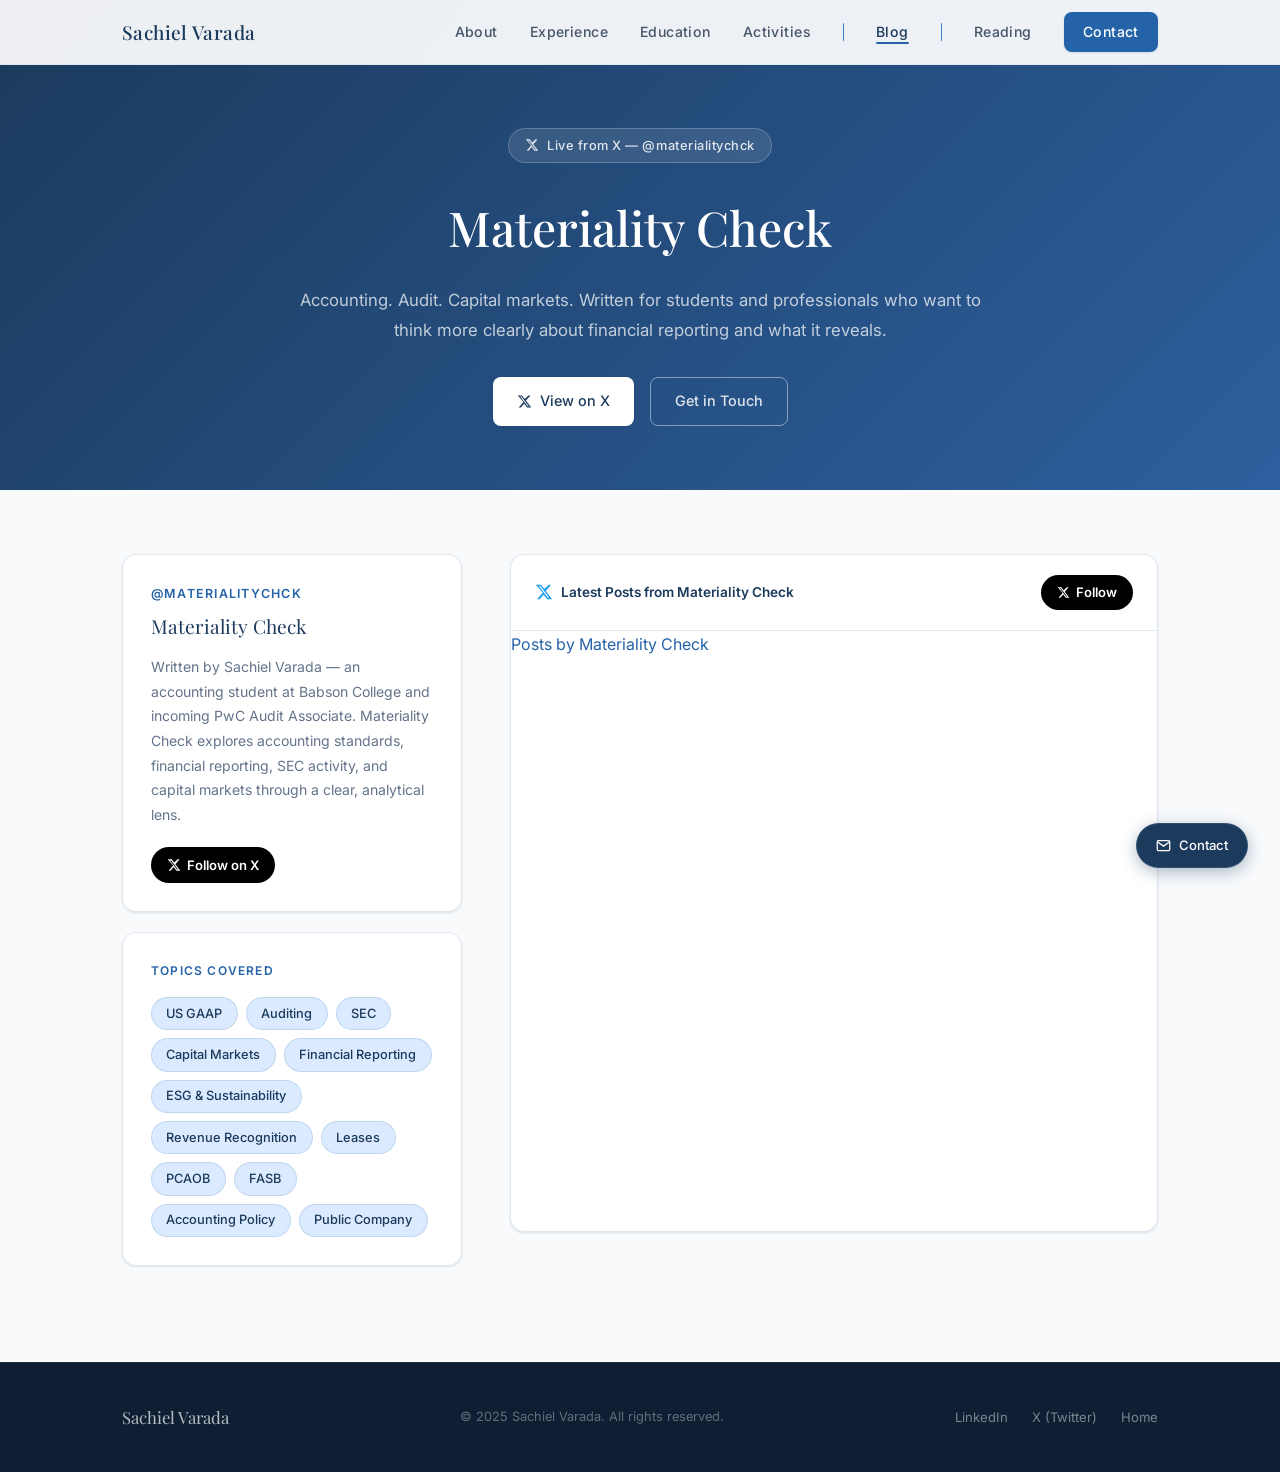
==== blog.html @ f8e49b03 "Work on Mini Project 1" ====
<!DOCTYPE html>
<html lang="en">
<head>
  <meta charset="UTF-8" />
  <meta name="viewport" content="width=device-width, initial-scale=1.0" />
  <title>Materiality Check | Sachiel Varada</title>
  <meta name="description" content="Materiality Check — Sachiel Varada's accounting and capital markets blog on X (Twitter). Read posts on GAAP, audit standards, SEC reporting, and more." />
  <link rel="stylesheet" href="styles.css" />
</head>
<body>

  <!-- ===================== NAVIGATION ===================== -->
  <nav class="navbar" id="navbar">
    <div class="nav-inner">
      <a class="nav-brand" href="index.html">Sachiel Varada</a>
      <ul class="nav-links" id="nav-links">
        <li><a href="index.html#about">About</a></li>
        <li><a href="index.html#experience">Experience</a></li>
        <li><a href="index.html#education">Education</a></li>
        <li><a href="index.html#activities">Activities</a></li>
        <li class="nav-divider" aria-hidden="true"></li>
        <li><a href="blog.html" class="active">Blog</a></li>
        <li class="nav-divider" aria-hidden="true"></li>
        <li><a href="reading.html">Reading</a></li>
        <li>
          <a href="index.html#contact" class="btn btn-primary nav-contact-btn">Contact</a>
        </li>
      </ul>
      <button class="nav-toggle" id="nav-toggle" aria-label="Toggle menu">
        <span></span>
        <span></span>
        <span></span>
      </button>
    </div>
  </nav>

  <!-- ===================== BLOG HERO ===================== -->
  <section class="blog-hero">
    <div class="blog-hero-inner">
      <div class="blog-hero-badge">
        <svg width="14" height="14" viewBox="0 0 24 24" fill="currentColor"><path d="M18.244 2.25h3.308l-7.227 8.26 8.502 11.24H16.17l-4.714-6.231-5.401 6.231H2.744l7.73-8.835L1.254 2.25H8.08l4.253 5.622zm-1.161 17.52h1.833L7.084 4.126H5.117z"/></svg>
        Live from X &mdash; @materialitychck
      </div>
      <h1 class="blog-hero-title">Materiality Check</h1>
      <p class="blog-hero-desc">
        Accounting. Audit. Capital markets. Written for students and professionals who want to think more clearly about financial reporting and what it reveals.
      </p>
      <div class="blog-hero-actions">
        <a href="https://x.com/materialitychck" target="_blank" rel="noopener" class="btn btn-primary">
          <svg width="15" height="15" viewBox="0 0 24 24" fill="currentColor"><path d="M18.244 2.25h3.308l-7.227 8.26 8.502 11.24H16.17l-4.714-6.231-5.401 6.231H2.744l7.73-8.835L1.254 2.25H8.08l4.253 5.622zm-1.161 17.52h1.833L7.084 4.126H5.117z"/></svg>
          View on X
        </a>
        <a href="index.html#contact" class="btn btn-outline">Get in Touch</a>
      </div>
    </div>
  </section>

  <!-- ===================== BLOG FEED ===================== -->
  <section class="blog-feed">
    <div class="blog-feed-inner">

      <!-- Sidebar -->
      <aside class="blog-sidebar">

        <div class="blog-about-card">
          <div class="blog-about-handle">@materialitychck</div>
          <div class="blog-about-name">Materiality Check</div>
          <p class="blog-about-desc">
            Written by Sachiel Varada &mdash; an accounting student at Babson College and incoming PwC Audit Associate. Materiality Check explores accounting standards, financial reporting, SEC activity, and capital markets through a clear, analytical lens.
          </p>
          <a href="https://x.com/materialitychck" target="_blank" rel="noopener" class="twitter-follow-btn">
            <svg width="14" height="14" viewBox="0 0 24 24" fill="currentColor"><path d="M18.244 2.25h3.308l-7.227 8.26 8.502 11.24H16.17l-4.714-6.231-5.401 6.231H2.744l7.73-8.835L1.254 2.25H8.08l4.253 5.622zm-1.161 17.52h1.833L7.084 4.126H5.117z"/></svg>
            Follow on X
          </a>
        </div>

        <div class="blog-topics">
          <div class="blog-topics-title">Topics Covered</div>
          <div class="topic-tags">
            <span class="tag">US GAAP</span>
            <span class="tag">Auditing</span>
            <span class="tag">SEC</span>
            <span class="tag">Capital Markets</span>
            <span class="tag">Financial Reporting</span>
            <span class="tag">ESG &amp; Sustainability</span>
            <span class="tag">Revenue Recognition</span>
            <span class="tag">Leases</span>
            <span class="tag">PCAOB</span>
            <span class="tag">FASB</span>
            <span class="tag">Accounting Policy</span>
            <span class="tag">Public Company</span>
          </div>
        </div>

      </aside>

      <!-- Twitter Timeline Embed -->
      <main>
        <div class="twitter-feed-container">
          <div class="twitter-feed-header">
            <div class="twitter-feed-title">
              <svg width="18" height="18" viewBox="0 0 24 24" fill="currentColor"><path d="M18.244 2.25h3.308l-7.227 8.26 8.502 11.24H16.17l-4.714-6.231-5.401 6.231H2.744l7.73-8.835L1.254 2.25H8.08l4.253 5.622zm-1.161 17.52h1.833L7.084 4.126H5.117z"/></svg>
              Latest Posts from Materiality Check
            </div>
            <a href="https://x.com/materialitychck" target="_blank" rel="noopener" class="twitter-follow-btn">
              <svg width="13" height="13" viewBox="0 0 24 24" fill="currentColor"><path d="M18.244 2.25h3.308l-7.227 8.26 8.502 11.24H16.17l-4.714-6.231-5.401 6.231H2.744l7.73-8.835L1.254 2.25H8.08l4.253 5.622zm-1.161 17.52h1.833L7.084 4.126H5.117z"/></svg>
              Follow
            </a>
          </div>

          <div class="twitter-embed-wrapper">
            <a class="twitter-timeline"
               data-lang="en"
               data-height="900"
               data-theme="light"
               data-chrome="noheader nofooter noborders"
               data-tweet-limit=""
               href="https://twitter.com/materialitychck">
              Posts by Materiality Check
            </a>
          </div>
        </div>
      </main>

    </div>
  </section>

  <!-- ===================== FOOTER ===================== -->
  <footer class="footer">
    <div class="footer-inner">
      <div class="footer-brand">Sachiel Varada</div>
      <div class="footer-copy">&copy; 2025 Sachiel Varada. All rights reserved.</div>
      <div class="footer-links">
        <a href="https://www.linkedin.com/in/sachielvarada/" target="_blank" rel="noopener">LinkedIn</a>
        <a href="https://x.com/materialitychck" target="_blank" rel="noopener">X (Twitter)</a>
        <a href="index.html">Home</a>
      </div>
    </div>
  </footer>

  <!-- ===================== FLOATING CONTACT ===================== -->
  <a href="index.html#contact" class="float-contact">
    <svg viewBox="0 0 24 24" fill="none" stroke="currentColor" stroke-width="2"><path d="M4 4h16c1.1 0 2 .9 2 2v12c0 1.1-.9 2-2 2H4c-1.1 0-2-.9-2-2V6c0-1.1.9-2 2-2z"/><polyline points="22,6 12,13 2,6"/></svg>
    <span class="float-contact-label">Contact</span>
  </a>

  <!-- Mobile nav backdrop -->
  <div class="nav-backdrop" id="nav-backdrop"></div>

  <!-- ===================== SCRIPTS ===================== -->
  <!-- Twitter Widgets — loads the embedded timeline -->
  <script async src="https://platform.twitter.com/widgets.js" charset="utf-8"></script>

  <script>
    // Navbar scroll effect
    const navbar = document.getElementById('navbar');
    window.addEventListener('scroll', () => {
      navbar.classList.toggle('scrolled', window.scrollY > 20);
    });

    // Mobile nav toggle with burger animation
    const navToggle = document.getElementById('nav-toggle');
    const navLinks = document.getElementById('nav-links');
    const backdrop = document.getElementById('nav-backdrop');

    function openMenu() {
      navLinks.classList.add('open');
      navToggle.classList.add('open');
      backdrop.classList.add('open');
      document.body.style.overflow = 'hidden';
    }

    function closeMenu() {
      navLinks.classList.remove('open');
      navToggle.classList.remove('open');
      backdrop.classList.remove('open');
      document.body.style.overflow = '';
    }

    navToggle.addEventListener('click', () => {
      navLinks.classList.contains('open') ? closeMenu() : openMenu();
    });

    backdrop.addEventListener('click', closeMenu);

    navLinks.querySelectorAll('a').forEach(link => {
      link.addEventListener('click', closeMenu);
    });

    document.addEventListener('keydown', (e) => {
      if (e.key === 'Escape') closeMenu();
    });
  </script>

</body>
</html>
---- styles.css ----
/* =========================================
   Sachiel Varada — Personal Website Styles
   Theme: Professional Modern Blue/White
   ========================================= */

/* --- Google Fonts --- */
@import url('https://fonts.googleapis.com/css2?family=Inter:wght@300;400;500;600;700&family=Playfair+Display:wght@400;500;600&display=swap');

/* --- CSS Variables --- */
:root {
  --navy:       #1b3a5c;
  --blue:       #2563a8;
  --blue-light: #3b82c4;
  --blue-pale:  #dbeafe;
  --blue-tint:  #f0f6ff;
  --white:      #ffffff;
  --off-white:  #f8fafc;
  --gray-100:   #f1f5f9;
  --gray-200:   #e2e8f0;
  --gray-400:   #94a3b8;
  --gray-600:   #475569;
  --gray-800:   #1e293b;
  --text:       #1e293b;
  --text-muted: #64748b;

  --font-sans:  'Inter', -apple-system, BlinkMacSystemFont, sans-serif;
  --font-serif: 'Playfair Display', Georgia, serif;

  --shadow-sm:  0 1px 3px rgba(27, 58, 92, 0.08), 0 1px 2px rgba(27, 58, 92, 0.05);
  --shadow-md:  0 4px 12px rgba(27, 58, 92, 0.10), 0 2px 4px rgba(27, 58, 92, 0.06);
  --shadow-lg:  0 10px 28px rgba(27, 58, 92, 0.12), 0 4px 8px rgba(27, 58, 92, 0.08);

  --radius:     8px;
  --radius-lg:  14px;
  --transition: 0.22s ease;
  --max-width:  1100px;
}

/* --- Reset & Base --- */
*, *::before, *::after {
  box-sizing: border-box;
  margin: 0;
  padding: 0;
}

html {
  scroll-behavior: smooth;
  font-size: 16px;
}

body {
  font-family: var(--font-sans);
  color: var(--text);
  background: var(--white);
  line-height: 1.7;
  -webkit-font-smoothing: antialiased;
}

img {
  max-width: 100%;
  display: block;
}

a {
  color: var(--blue);
  text-decoration: none;
  transition: color var(--transition);
}

a:hover {
  color: var(--navy);
}

/* --- Utility --- */
.container {
  max-width: var(--max-width);
  margin: 0 auto;
  padding: 0 2rem;
}

.section-label {
  font-size: 0.75rem;
  font-weight: 600;
  letter-spacing: 0.12em;
  text-transform: uppercase;
  color: var(--blue);
  margin-bottom: 0.5rem;
}

.section-title {
  font-family: var(--font-serif);
  font-size: clamp(1.75rem, 3vw, 2.4rem);
  font-weight: 500;
  color: var(--navy);
  line-height: 1.25;
  margin-bottom: 1rem;
}

.section-divider {
  width: 48px;
  height: 3px;
  background: var(--blue);
  border-radius: 2px;
  margin-bottom: 2rem;
}

/* --- Buttons --- */
.btn {
  display: inline-flex;
  align-items: center;
  gap: 0.5rem;
  padding: 0.7rem 1.5rem;
  border-radius: var(--radius);
  font-family: var(--font-sans);
  font-size: 0.9rem;
  font-weight: 500;
  cursor: pointer;
  border: none;
  transition: all var(--transition);
  text-decoration: none;
}

.btn-primary {
  background: var(--blue);
  color: var(--white);
  box-shadow: var(--shadow-sm);
}

.btn-primary:hover {
  background: var(--navy);
  color: var(--white);
  transform: translateY(-1px);
  box-shadow: var(--shadow-md);
}

.btn-outline {
  background: transparent;
  color: var(--blue);
  border: 1.5px solid var(--blue);
}

.btn-outline:hover {
  background: var(--blue-pale);
  color: var(--navy);
  border-color: var(--navy);
}

/* =========================================
   NAVIGATION
   ========================================= */
.navbar {
  position: fixed;
  top: 0;
  left: 0;
  right: 0;
  z-index: 1000;
  background: rgba(255, 255, 255, 0.92);
  backdrop-filter: blur(12px);
  -webkit-backdrop-filter: blur(12px);
  border-bottom: 1px solid var(--gray-200);
  transition: box-shadow var(--transition);
}

.navbar.scrolled {
  box-shadow: var(--shadow-sm);
}

.nav-inner {
  max-width: var(--max-width);
  margin: 0 auto;
  padding: 0 2rem;
  height: 64px;
  display: flex;
  align-items: center;
  justify-content: space-between;
}

.nav-brand {
  font-family: var(--font-serif);
  font-size: 1.2rem;
  font-weight: 500;
  color: var(--navy);
  letter-spacing: 0.02em;
}

.nav-brand:hover {
  color: var(--blue);
}

.nav-links {
  display: flex;
  align-items: center;
  gap: 2rem;
  list-style: none;
}

.nav-links a {
  font-size: 0.88rem;
  font-weight: 500;
  color: var(--gray-600);
  letter-spacing: 0.03em;
  transition: color var(--transition);
  position: relative;
}

.nav-links a::after {
  content: '';
  position: absolute;
  bottom: -4px;
  left: 0;
  right: 0;
  height: 2px;
  background: var(--blue);
  transform: scaleX(0);
  transition: transform var(--transition);
  border-radius: 1px;
}

.nav-links a:hover,
.nav-links a.active {
  color: var(--navy);
}

.nav-links a:hover::after,
.nav-links a.active::after {
  transform: scaleX(1);
}

.nav-contact-btn {
  padding: 0.5rem 1.2rem;
  font-size: 0.85rem;
}

.nav-links a.nav-contact-btn,
.nav-links a.nav-contact-btn:hover {
  color: var(--white);
}

/* Nav divider — vertical rule between section links and page links */
.nav-divider {
  width: 1px;
  height: 18px;
  background: var(--blue-light);
  border-radius: 1px;
  flex-shrink: 0;
  align-self: center;
}

/* Mobile menu toggle */
.nav-toggle {
  display: none;
  flex-direction: column;
  gap: 5px;
  background: none;
  border: none;
  cursor: pointer;
  padding: 4px;
}

.nav-toggle span {
  display: block;
  width: 22px;
  height: 2px;
  background: var(--navy);
  border-radius: 1px;
  transition: all var(--transition);
}

/* =========================================
   HERO SECTION
   ========================================= */
.hero {
  min-height: 100vh;
  display: flex;
  align-items: center;
  background: linear-gradient(135deg, var(--navy) 0%, #2d5f9e 60%, var(--blue-light) 100%);
  position: relative;
  overflow: hidden;
  padding-top: 64px;
}

.hero::before {
  content: '';
  position: absolute;
  inset: 0;
  background: url("data:image/svg+xml,%3Csvg width='60' height='60' viewBox='0 0 60 60' xmlns='http://www.w3.org/2000/svg'%3E%3Cg fill='none' fill-rule='evenodd'%3E%3Cg fill='%23ffffff' fill-opacity='0.03'%3E%3Cpath d='M36 34v-4h-2v4h-4v2h4v4h2v-4h4v-2h-4zm0-30V0h-2v4h-4v2h4v4h2V6h4V4h-4zM6 34v-4H4v4H0v2h4v4h2v-4h4v-2H6zM6 4V0H4v4H0v2h4v4h2V6h4V4H6z'/%3E%3C/g%3E%3C/g%3E%3C/svg%3E");
}

.hero-inner {
  max-width: var(--max-width);
  margin: 0 auto;
  padding: 5rem 2rem;
  display: grid;
  grid-template-columns: 1fr 340px;
  gap: 5rem;
  align-items: center;
  position: relative;
  z-index: 1;
  width: 100%;
}

.hero-content {
  color: var(--white);
}

.hero-eyebrow {
  display: inline-flex;
  align-items: center;
  gap: 0.5rem;
  background: rgba(255, 255, 255, 0.12);
  border: 1px solid rgba(255, 255, 255, 0.2);
  border-radius: 100px;
  padding: 0.35rem 1rem;
  font-size: 0.8rem;
  font-weight: 500;
  letter-spacing: 0.06em;
  text-transform: uppercase;
  color: rgba(255, 255, 255, 0.9);
  margin-bottom: 1.5rem;
}

.hero-eyebrow-dot {
  width: 6px;
  height: 6px;
  background: #7dd3fc;
  border-radius: 50%;
}

.hero-name {
  font-family: var(--font-serif);
  font-size: clamp(2.8rem, 6vw, 4.5rem);
  font-weight: 500;
  line-height: 1.1;
  color: var(--white);
  margin-bottom: 0.5rem;
}

.hero-title {
  font-size: clamp(1rem, 2vw, 1.25rem);
  font-weight: 400;
  color: rgba(255, 255, 255, 0.75);
  margin-bottom: 1.5rem;
  letter-spacing: 0.01em;
}

.hero-bio {
  font-size: 1.05rem;
  color: rgba(255, 255, 255, 0.82);
  line-height: 1.8;
  max-width: 520px;
  margin-bottom: 2.5rem;
}

.hero-actions {
  display: flex;
  gap: 1rem;
  flex-wrap: wrap;
}

.hero-actions .btn-primary {
  background: var(--white);
  color: var(--navy);
  box-shadow: 0 4px 14px rgba(0, 0, 0, 0.2);
}

.hero-actions .btn-primary:hover {
  background: var(--blue-pale);
  color: var(--navy);
  transform: translateY(-2px);
  box-shadow: 0 6px 20px rgba(0, 0, 0, 0.25);
}

.hero-actions .btn-outline {
  border-color: rgba(255, 255, 255, 0.5);
  color: rgba(255, 255, 255, 0.9);
}

.hero-actions .btn-outline:hover {
  background: rgba(255, 255, 255, 0.12);
  color: var(--white);
  border-color: var(--white);
}

/* Hero photo */
.hero-photo-wrap {
  display: flex;
  justify-content: center;
}

.hero-photo-frame {
  position: relative;
  width: 300px;
  height: 340px;
}

.hero-photo-frame::before {
  content: '';
  position: absolute;
  top: 16px;
  left: 16px;
  right: -16px;
  bottom: -16px;
  border: 2px solid rgba(255, 255, 255, 0.25);
  border-radius: var(--radius-lg);
}

.hero-photo {
  width: 100%;
  height: 100%;
  object-fit: cover;
  border-radius: var(--radius-lg);
  position: relative;
  z-index: 1;
}

.hero-photo-placeholder {
  width: 100%;
  height: 100%;
  border-radius: var(--radius-lg);
  background: rgba(255, 255, 255, 0.12);
  border: 2px dashed rgba(255, 255, 255, 0.3);
  display: flex;
  flex-direction: column;
  align-items: center;
  justify-content: center;
  gap: 0.75rem;
  color: rgba(255, 255, 255, 0.6);
  font-size: 0.85rem;
  position: relative;
  z-index: 1;
}

.hero-photo-placeholder svg {
  opacity: 0.5;
}

/* Hero scroll indicator */
.hero-scroll {
  position: absolute;
  bottom: 2rem;
  left: 50%;
  transform: translateX(-50%);
  display: flex;
  flex-direction: column;
  align-items: center;
  gap: 0.5rem;
  color: rgba(255, 255, 255, 0.5);
  font-size: 0.75rem;
  letter-spacing: 0.08em;
  text-transform: uppercase;
  animation: scrollBounce 2s ease-in-out infinite;
}

.hero-scroll svg {
  opacity: 0.5;
}

@keyframes scrollBounce {
  0%, 100% { transform: translateX(-50%) translateY(0); }
  50% { transform: translateX(-50%) translateY(6px); }
}

/* =========================================
   STATS / HIGHLIGHTS BAR
   ========================================= */
.stats-bar {
  background: var(--white);
  border-bottom: 1px solid var(--gray-200);
  padding: 2rem 0;
}

.stats-inner {
  max-width: var(--max-width);
  margin: 0 auto;
  padding: 0 2rem;
  display: grid;
  grid-template-columns: repeat(4, 1fr);
  gap: 1rem;
  text-align: center;
}

.stat-item {
  padding: 1rem;
}

.stat-value {
  font-family: var(--font-serif);
  font-size: 2rem;
  font-weight: 500;
  color: var(--navy);
  line-height: 1;
  margin-bottom: 0.4rem;
}

.stat-label {
  font-size: 0.8rem;
  color: var(--text-muted);
  font-weight: 500;
  letter-spacing: 0.04em;
}

/* =========================================
   ABOUT SECTION
   ========================================= */
.about {
  padding: 6rem 0;
  background: var(--off-white);
}

.about-inner {
  max-width: var(--max-width);
  margin: 0 auto;
  padding: 0 2rem;
  display: grid;
  grid-template-columns: 1fr 1fr;
  gap: 5rem;
  align-items: start;
}

.about-text p {
  color: var(--text-muted);
  margin-bottom: 1.25rem;
  font-size: 1.02rem;
  line-height: 1.85;
}

.about-text p:last-child {
  margin-bottom: 0;
}

.about-interests {
  margin-top: 2rem;
}

.interest-tags {
  display: flex;
  flex-wrap: wrap;
  gap: 0.5rem;
  margin-top: 0.75rem;
}

.tag {
  display: inline-block;
  padding: 0.3rem 0.9rem;
  background: var(--blue-pale);
  color: var(--navy);
  border-radius: 100px;
  font-size: 0.8rem;
  font-weight: 500;
  border: 1px solid rgba(37, 99, 168, 0.15);
}

.about-aside {
  display: flex;
  flex-direction: column;
  gap: 1.25rem;
}

.info-card {
  background: var(--white);
  border: 1px solid var(--gray-200);
  border-radius: var(--radius-lg);
  padding: 1.5rem;
  box-shadow: var(--shadow-sm);
  transition: box-shadow var(--transition);
}

.info-card:hover {
  box-shadow: var(--shadow-md);
}

.info-card-title {
  font-size: 0.75rem;
  font-weight: 600;
  letter-spacing: 0.1em;
  text-transform: uppercase;
  color: var(--blue);
  margin-bottom: 0.75rem;
}

.info-card-item {
  display: flex;
  align-items: center;
  gap: 0.75rem;
  padding: 0.5rem 0;
  border-bottom: 1px solid var(--gray-100);
  color: var(--text);
  font-size: 0.9rem;
}

.info-card-item:last-child {
  border-bottom: none;
}

.info-card-item svg {
  color: var(--blue);
  flex-shrink: 0;
}

/* =========================================
   EXPERIENCE SECTION
   ========================================= */
.experience {
  padding: 6rem 0;
  background: var(--white);
}

.experience-inner {
  max-width: var(--max-width);
  margin: 0 auto;
  padding: 0 2rem;
}

.experience-header {
  max-width: 600px;
  margin-bottom: 3.5rem;
}

.timeline {
  position: relative;
  padding-left: 2rem;
}

.timeline::before {
  content: '';
  position: absolute;
  left: 0;
  top: 8px;
  bottom: 8px;
  width: 2px;
  background: linear-gradient(to bottom, var(--blue), var(--blue-pale));
  border-radius: 1px;
}

.timeline-item {
  position: relative;
  padding-bottom: 3rem;
}

.timeline-item:last-child {
  padding-bottom: 0;
}

.timeline-dot {
  position: absolute;
  left: -2.5rem;
  top: 6px;
  width: 12px;
  height: 12px;
  border-radius: 50%;
  background: var(--blue);
  border: 3px solid var(--white);
  box-shadow: 0 0 0 2px var(--blue);
}

.timeline-card {
  background: var(--off-white);
  border: 1px solid var(--gray-200);
  border-radius: var(--radius-lg);
  padding: 1.75rem;
  transition: all var(--transition);
}

.timeline-card:hover {
  border-color: var(--blue-light);
  box-shadow: var(--shadow-md);
  transform: translateX(4px);
}

.timeline-meta {
  display: flex;
  justify-content: space-between;
  align-items: flex-start;
  flex-wrap: wrap;
  gap: 0.5rem;
  margin-bottom: 0.5rem;
}

.timeline-company {
  font-size: 0.78rem;
  font-weight: 600;
  letter-spacing: 0.08em;
  text-transform: uppercase;
  color: var(--blue);
}

.timeline-date {
  font-size: 0.8rem;
  color: var(--text-muted);
  font-weight: 500;
}

.timeline-role {
  font-size: 1.1rem;
  font-weight: 600;
  color: var(--navy);
  margin-bottom: 0.75rem;
}

.timeline-location {
  font-size: 0.82rem;
  color: var(--text-muted);
  margin-bottom: 1rem;
  display: flex;
  align-items: center;
  gap: 0.3rem;
}

.timeline-bullets {
  list-style: none;
  display: flex;
  flex-direction: column;
  gap: 0.5rem;
}

.timeline-bullets li {
  font-size: 0.9rem;
  color: var(--text-muted);
  padding-left: 1.25rem;
  position: relative;
  line-height: 1.6;
}

.timeline-bullets li::before {
  content: '';
  position: absolute;
  left: 0;
  top: 0.55em;
  width: 5px;
  height: 5px;
  border-radius: 50%;
  background: var(--blue);
}

/* =========================================
   EDUCATION SECTION
   ========================================= */
.education {
  padding: 6rem 0;
  background: var(--blue-tint);
}

.education-inner {
  max-width: var(--max-width);
  margin: 0 auto;
  padding: 0 2rem;
}

.education-grid {
  display: grid;
  grid-template-columns: repeat(auto-fit, minmax(300px, 1fr));
  gap: 1.5rem;
}

.edu-card {
  background: var(--white);
  border: 1px solid var(--gray-200);
  border-radius: var(--radius-lg);
  padding: 2rem;
  box-shadow: var(--shadow-sm);
  transition: all var(--transition);
  border-top: 4px solid var(--blue);
}

.edu-card:hover {
  box-shadow: var(--shadow-md);
  transform: translateY(-3px);
}

.edu-school {
  font-size: 0.75rem;
  font-weight: 600;
  letter-spacing: 0.1em;
  text-transform: uppercase;
  color: var(--blue);
  margin-bottom: 0.4rem;
}

.edu-degree {
  font-family: var(--font-serif);
  font-size: 1.2rem;
  font-weight: 500;
  color: var(--navy);
  margin-bottom: 0.25rem;
}

.edu-major {
  font-size: 0.9rem;
  color: var(--text-muted);
  margin-bottom: 1rem;
}

.edu-detail {
  font-size: 0.85rem;
  color: var(--text-muted);
  display: flex;
  align-items: center;
  gap: 0.4rem;
  margin-bottom: 0.4rem;
}

.edu-detail svg {
  color: var(--blue);
  flex-shrink: 0;
}

.edu-highlights {
  margin-top: 1rem;
  padding-top: 1rem;
  border-top: 1px solid var(--gray-200);
}

.edu-highlights-title {
  font-size: 0.75rem;
  font-weight: 600;
  letter-spacing: 0.08em;
  text-transform: uppercase;
  color: var(--gray-400);
  margin-bottom: 0.6rem;
}

.edu-highlights ul {
  list-style: none;
  display: flex;
  flex-direction: column;
  gap: 0.3rem;
}

.edu-highlights li {
  font-size: 0.84rem;
  color: var(--text-muted);
  padding-left: 1rem;
  position: relative;
}

.edu-highlights li::before {
  content: '';
  position: absolute;
  left: 0;
  top: 0.5em;
  width: 4px;
  height: 4px;
  border-radius: 50%;
  background: var(--blue);
}

/* =========================================
   SKILLS SECTION
   ========================================= */
.skills {
  padding: 6rem 0;
  background: var(--white);
}

.skills-inner {
  max-width: var(--max-width);
  margin: 0 auto;
  padding: 0 2rem;
}

.skills-grid {
  display: grid;
  grid-template-columns: repeat(auto-fit, minmax(250px, 1fr));
  gap: 1.5rem;
  margin-top: 3rem;
}

.skill-category {
  background: var(--off-white);
  border: 1px solid var(--gray-200);
  border-radius: var(--radius-lg);
  padding: 1.75rem;
  transition: all var(--transition);
}

.skill-category:hover {
  box-shadow: var(--shadow-md);
}

.skill-cat-icon {
  width: 44px;
  height: 44px;
  border-radius: var(--radius);
  background: var(--blue-pale);
  display: flex;
  align-items: center;
  justify-content: center;
  margin-bottom: 1rem;
  color: var(--blue);
}

.skill-cat-title {
  font-size: 0.85rem;
  font-weight: 600;
  color: var(--navy);
  margin-bottom: 1rem;
  text-transform: uppercase;
  letter-spacing: 0.06em;
}

.skill-list {
  display: flex;
  flex-direction: column;
  gap: 0.4rem;
}

.skill-item {
  font-size: 0.88rem;
  color: var(--text-muted);
  padding: 0.3rem 0;
  border-bottom: 1px solid var(--gray-200);
  display: flex;
  align-items: center;
  gap: 0.5rem;
}

.skill-item:last-child {
  border-bottom: none;
}

.skill-item::before {
  content: '';
  width: 4px;
  height: 4px;
  border-radius: 50%;
  background: var(--blue);
  flex-shrink: 0;
}

/* =========================================
   LEADERSHIP / ACTIVITIES
   ========================================= */
.activities {
  padding: 6rem 0;
  background: var(--off-white);
}

.activities-inner {
  max-width: var(--max-width);
  margin: 0 auto;
  padding: 0 2rem;
}

.activities-grid {
  display: grid;
  grid-template-columns: repeat(auto-fit, minmax(300px, 1fr));
  gap: 1.5rem;
  margin-top: 3rem;
}

.activity-card {
  background: var(--white);
  border: 1px solid var(--gray-200);
  border-radius: var(--radius-lg);
  padding: 1.75rem;
  box-shadow: var(--shadow-sm);
  transition: all var(--transition);
}

.activity-card:hover {
  box-shadow: var(--shadow-md);
  border-color: var(--blue-light);
}

.activity-icon {
  width: 40px;
  height: 40px;
  border-radius: var(--radius);
  background: var(--blue-pale);
  display: flex;
  align-items: center;
  justify-content: center;
  margin-bottom: 1rem;
  color: var(--blue);
}

.activity-org {
  font-size: 0.72rem;
  font-weight: 600;
  letter-spacing: 0.1em;
  text-transform: uppercase;
  color: var(--blue);
  margin-bottom: 0.3rem;
}

.activity-role {
  font-size: 1rem;
  font-weight: 600;
  color: var(--navy);
  margin-bottom: 0.4rem;
}

.activity-date {
  font-size: 0.8rem;
  color: var(--text-muted);
  margin-bottom: 0.75rem;
}

.activity-desc {
  font-size: 0.88rem;
  color: var(--text-muted);
  line-height: 1.7;
}

/* =========================================
   CONTACT SECTION
   ========================================= */
.contact {
  padding: 6rem 0;
  background: var(--navy);
  position: relative;
  overflow: hidden;
}

.contact::before {
  content: '';
  position: absolute;
  top: -50%;
  right: -10%;
  width: 500px;
  height: 500px;
  background: radial-gradient(circle, rgba(59, 130, 196, 0.15) 0%, transparent 70%);
  pointer-events: none;
}

.contact-inner {
  max-width: var(--max-width);
  margin: 0 auto;
  padding: 0 2rem;
  display: grid;
  grid-template-columns: 1fr 1fr;
  gap: 5rem;
  align-items: start;
}

.contact-info .section-label {
  color: #7dd3fc;
}

.contact-info .section-title {
  color: var(--white);
}

.contact-info .section-divider {
  background: rgba(255, 255, 255, 0.3);
}

.contact-desc {
  color: rgba(255, 255, 255, 0.7);
  font-size: 1rem;
  line-height: 1.8;
  margin-bottom: 2rem;
}

.contact-links {
  display: flex;
  flex-direction: column;
  gap: 1rem;
}

.contact-link {
  display: flex;
  align-items: center;
  gap: 0.85rem;
  color: rgba(255, 255, 255, 0.85);
  font-size: 0.92rem;
  transition: all var(--transition);
  padding: 0.5rem 0;
}

.contact-link:hover {
  color: var(--white);
  transform: translateX(4px);
}

.contact-link svg {
  width: 18px;
  height: 18px;
  color: #7dd3fc;
  flex-shrink: 0;
}

/* Contact Form */
.contact-form {
  background: rgba(255, 255, 255, 0.06);
  border: 1px solid rgba(255, 255, 255, 0.12);
  border-radius: var(--radius-lg);
  padding: 2rem;
}

.form-group {
  margin-bottom: 1.25rem;
}

.form-group label {
  display: block;
  font-size: 0.82rem;
  font-weight: 500;
  color: rgba(255, 255, 255, 0.75);
  margin-bottom: 0.4rem;
  letter-spacing: 0.03em;
}

.form-group input,
.form-group textarea {
  width: 100%;
  padding: 0.75rem 1rem;
  background: rgba(255, 255, 255, 0.08);
  border: 1px solid rgba(255, 255, 255, 0.15);
  border-radius: var(--radius);
  color: var(--white);
  font-family: var(--font-sans);
  font-size: 0.9rem;
  transition: border-color var(--transition);
  outline: none;
}

.form-group input::placeholder,
.form-group textarea::placeholder {
  color: rgba(255, 255, 255, 0.35);
}

.form-group input:focus,
.form-group textarea:focus {
  border-color: rgba(255, 255, 255, 0.4);
  background: rgba(255, 255, 255, 0.1);
}

.form-group textarea {
  min-height: 130px;
  resize: vertical;
}

.form-submit {
  width: 100%;
  padding: 0.85rem;
  background: var(--white);
  color: var(--navy);
  font-weight: 600;
  font-size: 0.9rem;
  border: none;
  border-radius: var(--radius);
  cursor: pointer;
  transition: all var(--transition);
}

.form-submit:hover {
  background: var(--blue-pale);
  transform: translateY(-1px);
  box-shadow: 0 4px 14px rgba(0, 0, 0, 0.2);
}

/* =========================================
   FLOATING CONTACT BUTTON
   ========================================= */
.float-contact {
  position: fixed;
  bottom: 2rem;
  right: 2rem;
  z-index: 900;
  display: flex;
  align-items: center;
  gap: 0.5rem;
  padding: 0.65rem 1.2rem;
  background: var(--navy);
  color: var(--white);
  border-radius: 100px;
  font-size: 0.82rem;
  font-weight: 500;
  box-shadow: 0 4px 16px rgba(27, 58, 92, 0.35);
  transition: all var(--transition);
  border: 1px solid rgba(255, 255, 255, 0.1);
  text-decoration: none;
}

.float-contact:hover {
  background: var(--blue);
  color: var(--white);
  transform: translateY(-2px);
  box-shadow: 0 6px 20px rgba(37, 99, 168, 0.4);
}

.float-contact svg {
  width: 15px;
  height: 15px;
}

/* Fade out when contact section is in view (toggled by JS) */
.float-contact {
  transition: all var(--transition), opacity 0.3s ease;
}

/* =========================================
   FOOTER
   ========================================= */
.footer {
  background: #0f1f33;
  padding: 2.5rem 0;
  border-top: 1px solid rgba(255, 255, 255, 0.06);
}

.footer-inner {
  max-width: var(--max-width);
  margin: 0 auto;
  padding: 0 2rem;
  display: flex;
  justify-content: space-between;
  align-items: center;
  gap: 1rem;
  flex-wrap: wrap;
}

.footer-brand {
  font-family: var(--font-serif);
  font-size: 1.05rem;
  color: rgba(255, 255, 255, 0.7);
}

.footer-copy {
  font-size: 0.8rem;
  color: rgba(255, 255, 255, 0.35);
}

.footer-links {
  display: flex;
  gap: 1.5rem;
}

.footer-links a {
  font-size: 0.82rem;
  color: rgba(255, 255, 255, 0.45);
  transition: color var(--transition);
}

.footer-links a:hover {
  color: rgba(255, 255, 255, 0.8);
}

/* =========================================
   BLOG PAGE — X / TWITTER FEED
   ========================================= */
.blog-hero {
  background: linear-gradient(135deg, var(--navy) 0%, #2d5f9e 100%);
  padding: 8rem 2rem 4rem;
  text-align: center;
}

.blog-hero-inner {
  max-width: 700px;
  margin: 0 auto;
}

.blog-hero-badge {
  display: inline-flex;
  align-items: center;
  gap: 0.5rem;
  background: rgba(255, 255, 255, 0.1);
  border: 1px solid rgba(255, 255, 255, 0.2);
  border-radius: 100px;
  padding: 0.35rem 1rem;
  font-size: 0.8rem;
  font-weight: 500;
  color: rgba(255, 255, 255, 0.85);
  margin-bottom: 1.5rem;
  letter-spacing: 0.04em;
}

.blog-hero-title {
  font-family: var(--font-serif);
  font-size: clamp(2rem, 5vw, 3rem);
  font-weight: 500;
  color: var(--white);
  margin-bottom: 1rem;
}

.blog-hero-desc {
  font-size: 1.05rem;
  color: rgba(255, 255, 255, 0.72);
  line-height: 1.8;
  margin-bottom: 2rem;
}

.blog-hero-actions {
  display: flex;
  gap: 1rem;
  justify-content: center;
  flex-wrap: wrap;
}

.blog-hero-actions .btn-primary {
  background: var(--white);
  color: var(--navy);
}

.blog-hero-actions .btn-primary:hover {
  background: var(--blue-pale);
  color: var(--navy);
}

.blog-hero-actions .btn-outline {
  border-color: rgba(255, 255, 255, 0.45);
  color: rgba(255, 255, 255, 0.85);
}

.blog-hero-actions .btn-outline:hover {
  background: rgba(255, 255, 255, 0.1);
  color: var(--white);
}

/* Blog feed section */
.blog-feed {
  padding: 4rem 0 6rem;
  background: var(--off-white);
}

.blog-feed-inner {
  max-width: var(--max-width);
  margin: 0 auto;
  padding: 0 2rem;
  display: grid;
  grid-template-columns: 340px 1fr;
  gap: 3rem;
  align-items: start;
}

/* Blog sidebar */
.blog-sidebar {
  position: sticky;
  top: 84px;
}

.blog-about-card {
  background: var(--white);
  border: 1px solid var(--gray-200);
  border-radius: var(--radius-lg);
  padding: 1.75rem;
  box-shadow: var(--shadow-sm);
  margin-bottom: 1.25rem;
}

.blog-about-handle {
  font-size: 0.78rem;
  font-weight: 600;
  letter-spacing: 0.1em;
  text-transform: uppercase;
  color: var(--blue);
  margin-bottom: 0.4rem;
}

.blog-about-name {
  font-family: var(--font-serif);
  font-size: 1.2rem;
  color: var(--navy);
  margin-bottom: 0.75rem;
}

.blog-about-desc {
  font-size: 0.88rem;
  color: var(--text-muted);
  line-height: 1.75;
  margin-bottom: 1.25rem;
}

.blog-topics {
  background: var(--white);
  border: 1px solid var(--gray-200);
  border-radius: var(--radius-lg);
  padding: 1.75rem;
  box-shadow: var(--shadow-sm);
}

.blog-topics-title {
  font-size: 0.75rem;
  font-weight: 600;
  letter-spacing: 0.1em;
  text-transform: uppercase;
  color: var(--blue);
  margin-bottom: 1rem;
}

.topic-tags {
  display: flex;
  flex-wrap: wrap;
  gap: 0.5rem;
}

/* Twitter embed container */
.twitter-feed-container {
  background: var(--white);
  border: 1px solid var(--gray-200);
  border-radius: var(--radius-lg);
  overflow: hidden;
  box-shadow: var(--shadow-sm);
}

.twitter-feed-header {
  padding: 1.25rem 1.5rem;
  border-bottom: 1px solid var(--gray-200);
  display: flex;
  align-items: center;
  justify-content: space-between;
}

.twitter-feed-title {
  font-size: 0.85rem;
  font-weight: 600;
  color: var(--navy);
  display: flex;
  align-items: center;
  gap: 0.5rem;
}

.twitter-feed-title svg {
  color: #1d9bf0;
}

.twitter-follow-btn {
  display: inline-flex;
  align-items: center;
  gap: 0.4rem;
  padding: 0.4rem 1rem;
  background: #000;
  color: var(--white);
  border-radius: 100px;
  font-size: 0.82rem;
  font-weight: 600;
  transition: all var(--transition);
  text-decoration: none;
}

.twitter-follow-btn:hover {
  background: #333;
  color: var(--white);
}

.twitter-embed-wrapper {
  padding: 0;
  min-height: 600px;
}

.twitter-embed-wrapper .twitter-timeline {
  display: block;
}

/* =========================================
   READING PAGE
   ========================================= */
.reading-hero {
  background: linear-gradient(135deg, #0f2a45 0%, var(--navy) 50%, #1e4976 100%);
  padding: 8rem 2rem 4rem;
  text-align: center;
}

.reading-hero-inner {
  max-width: 720px;
  margin: 0 auto;
}

.reading-hero-badge {
  display: inline-flex;
  align-items: center;
  gap: 0.5rem;
  background: rgba(255, 255, 255, 0.1);
  border: 1px solid rgba(255, 255, 255, 0.2);
  border-radius: 100px;
  padding: 0.35rem 1rem;
  font-size: 0.8rem;
  font-weight: 500;
  color: rgba(255, 255, 255, 0.85);
  margin-bottom: 1.5rem;
  letter-spacing: 0.04em;
}

.reading-hero-title {
  font-family: var(--font-serif);
  font-size: clamp(2rem, 5vw, 3rem);
  font-weight: 500;
  color: var(--white);
  margin-bottom: 1rem;
}

.reading-hero-desc {
  font-size: 1.05rem;
  color: rgba(255, 255, 255, 0.72);
  line-height: 1.8;
}

/* Reading page layout */
.reading-feed {
  padding: 4rem 0 6rem;
  background: var(--off-white);
}

.reading-feed-inner {
  max-width: var(--max-width);
  margin: 0 auto;
  padding: 0 2rem;
}

/* Reading sidebar */
.reading-sidebar {
  position: sticky;
  top: 84px;
  display: flex;
  flex-direction: column;
  gap: 1.25rem;
}

.reading-sidebar-card {
  background: var(--white);
  border: 1px solid var(--gray-200);
  border-radius: var(--radius-lg);
  padding: 1.5rem;
  box-shadow: var(--shadow-sm);
}

.reading-sidebar-title {
  font-size: 0.75rem;
  font-weight: 600;
  letter-spacing: 0.1em;
  text-transform: uppercase;
  color: var(--blue);
  margin-bottom: 0.85rem;
}

.reading-filter-list {
  list-style: none;
  display: flex;
  flex-direction: column;
  gap: 0.1rem;
}

.reading-filter-list li a {
  display: flex;
  align-items: center;
  justify-content: space-between;
  padding: 0.5rem 0.6rem;
  border-radius: var(--radius);
  font-size: 0.86rem;
  color: var(--gray-600);
  transition: all var(--transition);
}

.reading-filter-list li a:hover,
.reading-filter-list li a.active-filter {
  background: var(--blue-pale);
  color: var(--navy);
}

.reading-filter-count {
  font-size: 0.72rem;
  font-weight: 600;
  background: var(--gray-100);
  color: var(--gray-400);
  border-radius: 100px;
  padding: 0.1rem 0.5rem;
}

.reading-filter-list li a:hover .reading-filter-count,
.reading-filter-list li a.active-filter .reading-filter-count {
  background: rgba(37, 99, 168, 0.15);
  color: var(--blue);
}

/* Article cards */
.article-list {
  display: flex;
  flex-direction: column;
  gap: 2.5rem;
}

.article-card {
  background: var(--white);
  border: 1px solid var(--gray-200);
  border-radius: var(--radius-lg);
  overflow: hidden;
  box-shadow: var(--shadow-sm);
  transition: box-shadow var(--transition);
}

.article-card:hover {
  box-shadow: var(--shadow-md);
}

.article-card-body {
  padding: 2rem;
}

.article-meta {
  display: flex;
  align-items: center;
  gap: 0.75rem;
  flex-wrap: wrap;
  margin-bottom: 1rem;
}

.article-publication {
  display: inline-flex;
  align-items: center;
  gap: 0.35rem;
  font-size: 0.72rem;
  font-weight: 700;
  letter-spacing: 0.09em;
  text-transform: uppercase;
  color: var(--blue);
  background: var(--blue-pale);
  padding: 0.25rem 0.7rem;
  border-radius: 100px;
  border: 1px solid rgba(37, 99, 168, 0.15);
}

.article-date {
  font-size: 0.8rem;
  color: var(--text-muted);
}

.article-dot {
  width: 3px;
  height: 3px;
  border-radius: 50%;
  background: var(--gray-400);
}

.article-read-time {
  font-size: 0.8rem;
  color: var(--text-muted);
}

.article-title {
  font-family: var(--font-serif);
  font-size: 1.4rem;
  font-weight: 500;
  color: var(--navy);
  line-height: 1.3;
  margin-bottom: 0.5rem;
  transition: color var(--transition);
}

.article-title a {
  color: inherit;
}

.article-title a:hover {
  color: var(--blue);
}

.article-source-url {
  font-size: 0.78rem;
  color: var(--text-muted);
  margin-bottom: 1.25rem;
  display: flex;
  align-items: center;
  gap: 0.35rem;
}

.article-source-url svg {
  flex-shrink: 0;
  color: var(--blue-light);
}

/* Sachiel's take */
.article-take {
  background: var(--blue-tint);
  border-left: 3px solid var(--blue);
  border-radius: 0 var(--radius) var(--radius) 0;
  padding: 1rem 1.25rem;
  margin-bottom: 1.25rem;
}

.article-take-label {
  font-size: 0.7rem;
  font-weight: 700;
  letter-spacing: 0.1em;
  text-transform: uppercase;
  color: var(--blue);
  margin-bottom: 0.4rem;
}

.article-take-text {
  font-size: 0.92rem;
  color: var(--text);
  line-height: 1.75;
  font-style: italic;
}

.article-tags {
  display: flex;
  flex-wrap: wrap;
  gap: 0.4rem;
  margin-bottom: 0;
}

.article-tag {
  font-size: 0.74rem;
  font-weight: 500;
  padding: 0.2rem 0.65rem;
  background: var(--gray-100);
  color: var(--gray-600);
  border-radius: 100px;
  border: 1px solid var(--gray-200);
  transition: all var(--transition);
}

.article-tag:hover {
  background: var(--blue-pale);
  color: var(--navy);
  border-color: rgba(37, 99, 168, 0.2);
}

/* Comment section */
.article-comments {
  border-top: 1px solid var(--gray-200);
}

.comments-toggle-bar {
  display: flex;
  align-items: center;
  justify-content: space-between;
  padding: 1rem 2rem;
  cursor: pointer;
  transition: background var(--transition);
  user-select: none;
}

.comments-toggle-bar:hover {
  background: var(--gray-100);
}

.comments-toggle-label {
  display: flex;
  align-items: center;
  gap: 0.6rem;
  font-size: 0.85rem;
  font-weight: 600;
  color: var(--navy);
}

.comments-toggle-label svg {
  color: var(--blue);
}

.comment-count-badge {
  font-size: 0.72rem;
  font-weight: 600;
  background: var(--blue-pale);
  color: var(--blue);
  border-radius: 100px;
  padding: 0.1rem 0.55rem;
}

.comments-toggle-chevron {
  color: var(--gray-400);
  transition: transform 0.25s ease;
  flex-shrink: 0;
}

.comments-toggle-chevron.open {
  transform: rotate(180deg);
}

.comments-body {
  max-height: 0;
  overflow: hidden;
  transition: max-height 0.35s ease;
}

.comments-body.open {
  max-height: 2000px;
}

.comments-inner {
  padding: 0 2rem 2rem;
}

/* Individual comments */
.comment-list {
  display: flex;
  flex-direction: column;
  gap: 1.25rem;
  margin-bottom: 1.75rem;
}

.comment-item {
  display: flex;
  gap: 0.85rem;
  align-items: flex-start;
}

.comment-avatar {
  width: 36px;
  height: 36px;
  border-radius: 50%;
  background: linear-gradient(135deg, var(--blue-pale), var(--blue-light));
  display: flex;
  align-items: center;
  justify-content: center;
  font-size: 0.8rem;
  font-weight: 600;
  color: var(--navy);
  flex-shrink: 0;
  border: 2px solid var(--gray-200);
}

.comment-content {
  flex: 1;
  background: var(--off-white);
  border: 1px solid var(--gray-200);
  border-radius: var(--radius);
  padding: 0.85rem 1rem;
}

.comment-header {
  display: flex;
  align-items: center;
  gap: 0.6rem;
  margin-bottom: 0.4rem;
  flex-wrap: wrap;
}

.comment-author {
  font-size: 0.84rem;
  font-weight: 600;
  color: var(--navy);
}

.comment-time {
  font-size: 0.75rem;
  color: var(--text-muted);
}

.comment-text {
  font-size: 0.87rem;
  color: var(--text-muted);
  line-height: 1.7;
}

/* Comment form */
.comment-form-section {
  border-top: 1px solid var(--gray-200);
  padding-top: 1.5rem;
}

.comment-form-title {
  font-size: 0.82rem;
  font-weight: 600;
  color: var(--navy);
  margin-bottom: 1rem;
  letter-spacing: 0.02em;
}

.comment-form {
  display: flex;
  flex-direction: column;
  gap: 0.85rem;
}

.comment-form-row {
  display: grid;
  grid-template-columns: 1fr 1fr;
  gap: 0.85rem;
}

.comment-field {
  display: flex;
  flex-direction: column;
  gap: 0.3rem;
}

.comment-field label {
  font-size: 0.75rem;
  font-weight: 600;
  color: var(--text-muted);
  letter-spacing: 0.04em;
  text-transform: uppercase;
}

.comment-field input,
.comment-field textarea {
  padding: 0.65rem 0.9rem;
  background: var(--white);
  border: 1px solid var(--gray-200);
  border-radius: var(--radius);
  font-family: var(--font-sans);
  font-size: 0.88rem;
  color: var(--text);
  transition: border-color var(--transition), box-shadow var(--transition);
  outline: none;
}

.comment-field input:focus,
.comment-field textarea:focus {
  border-color: var(--blue-light);
  box-shadow: 0 0 0 3px rgba(37, 99, 168, 0.08);
}

.comment-field input::placeholder,
.comment-field textarea::placeholder {
  color: var(--gray-400);
}

.comment-field textarea {
  min-height: 100px;
  resize: vertical;
}

.comment-submit-row {
  display: flex;
  align-items: center;
  justify-content: flex-end;
  gap: 1rem;
}

.comment-notice {
  font-size: 0.75rem;
  color: var(--text-muted);
  flex: 1;
}

.btn-comment-submit {
  padding: 0.6rem 1.4rem;
  font-size: 0.85rem;
}

/* Comment success state */
.comment-success {
  display: none;
  align-items: center;
  gap: 0.6rem;
  padding: 0.85rem 1rem;
  background: #ecfdf5;
  border: 1px solid #a7f3d0;
  border-radius: var(--radius);
  font-size: 0.88rem;
  color: #065f46;
  font-weight: 500;
}

.comment-success svg {
  color: #10b981;
  flex-shrink: 0;
}

/* No comments placeholder */
.no-comments {
  text-align: center;
  padding: 1.5rem 0;
  color: var(--text-muted);
  font-size: 0.88rem;
}

.no-comments svg {
  margin: 0 auto 0.5rem;
  color: var(--gray-400);
  opacity: 0.6;
}

/* =========================================
   RESPONSIVE
   ========================================= */

/* --- Burger animation (all sizes, toggled by JS) --- */
.nav-toggle span {
  transition: transform 0.25s ease, opacity 0.25s ease;
}

.nav-toggle.open span:nth-child(1) {
  transform: translateY(7px) rotate(45deg);
}

.nav-toggle.open span:nth-child(2) {
  opacity: 0;
  transform: scaleX(0);
}

.nav-toggle.open span:nth-child(3) {
  transform: translateY(-7px) rotate(-45deg);
}

/* --- Mobile nav overlay backdrop --- */
.nav-backdrop {
  display: none;
  position: fixed;
  inset: 0;
  top: 64px;
  background: rgba(15, 31, 51, 0.3);
  z-index: 999;
  backdrop-filter: blur(2px);
  -webkit-backdrop-filter: blur(2px);
}

.nav-backdrop.open {
  display: block;
}

/* --- Tablet landscape (≤1024px) --- */
@media (max-width: 1024px) {
  .hero-inner {
    gap: 3rem;
  }

  .about-inner {
    gap: 3rem;
  }

  .contact-inner {
    gap: 3rem;
  }
}

/* --- Tablet portrait (≤768px) — burger triggers --- */
@media (max-width: 768px) {
  /* Burger button */
  .nav-toggle {
    display: flex;
  }

  /* Mobile nav dropdown via max-height animation */
  .nav-links {
    position: fixed;
    top: 64px;
    left: 0;
    right: 0;
    z-index: 1000;
    background: var(--white);
    border-bottom: 1px solid var(--gray-200);
    flex-direction: column;
    align-items: stretch;
    padding: 0 1.5rem;
    gap: 0;
    box-shadow: var(--shadow-lg);
    max-height: 0;
    overflow: hidden;
    transition: max-height 0.32s ease, padding 0.32s ease;
  }

  .nav-links.open {
    max-height: 520px;
    padding: 0.5rem 1.5rem 1rem;
  }

  .nav-links li {
    width: 100%;
  }

  .nav-links a {
    display: block;
    padding: 0.9rem 0;
    border-bottom: 1px solid var(--gray-100);
    font-size: 0.95rem;
    color: var(--gray-800);
  }

  .nav-links a::after {
    display: none;
  }

  .nav-links li:last-child > a {
    border-bottom: none;
  }

  .nav-contact-btn {
    display: block;
    text-align: center;
    margin: 0.75rem 0 0.25rem;
    padding: 0.75rem 1.5rem;
  }

  .nav-divider {
    width: 100%;
    height: 1px;
    margin: 0.25rem 0;
    background: var(--blue-light);
  }

  /* Hero */
  .hero-inner {
    grid-template-columns: 1fr;
    gap: 2rem;
    text-align: center;
    padding: 3.5rem 1.5rem 4rem;
  }

  .hero-photo-wrap {
    order: -1;
  }

  .hero-photo-frame {
    width: 190px;
    height: 215px;
  }

  .hero-bio {
    margin-left: auto;
    margin-right: auto;
    font-size: 0.98rem;
  }

  .hero-actions {
    justify-content: center;
  }

  .hero-scroll {
    display: none;
  }

  /* Stats */
  .stats-inner {
    grid-template-columns: repeat(2, 1fr);
  }

  /* Sections — reduce vertical padding */
  .about,
  .experience,
  .education,
  .skills,
  .activities,
  .contact {
    padding: 4rem 0;
  }

  /* About */
  .about-inner {
    grid-template-columns: 1fr;
    gap: 2.5rem;
  }

  /* Experience timeline */
  .timeline {
    padding-left: 1.5rem;
  }

  .timeline-dot {
    left: -2rem;
  }

  /* Skills — 2 columns on tablet */
  .skills-grid {
    grid-template-columns: repeat(2, 1fr);
  }

  /* Contact */
  .contact-inner {
    grid-template-columns: 1fr;
    gap: 2.5rem;
  }

  /* Blog */
  .blog-feed-inner {
    grid-template-columns: 1fr;
  }

  .blog-sidebar {
    position: static;
  }

  /* Reading */
  .reading-feed-inner {
    grid-template-columns: 1fr;
  }

  .reading-sidebar {
    position: static;
  }

  /* Footer */
  .footer-inner {
    flex-direction: column;
    text-align: center;
    gap: 0.75rem;
  }

  .footer-links {
    justify-content: center;
  }

  .float-contact {
    bottom: 1.5rem;
    right: 1.5rem;
  }
}

/* --- Small phone (≤480px) --- */
@media (max-width: 480px) {
  /* Tighter horizontal padding everywhere */
  .hero-inner,
  .stats-inner,
  .about-inner,
  .experience-inner,
  .education-inner,
  .skills-inner,
  .activities-inner,
  .contact-inner,
  .blog-feed-inner,
  .footer-inner {
    padding-left: 1rem;
    padding-right: 1rem;
  }

  .blog-hero {
    padding-left: 1rem;
    padding-right: 1rem;
  }

  /* Hero */
  .hero-photo-frame {
    width: 150px;
    height: 170px;
  }

  .hero-actions {
    flex-direction: column;
    align-items: stretch;
  }

  .hero-actions .btn {
    justify-content: center;
    width: 100%;
  }

  /* Stats — keep 2x2 but tighten */
  .stat-value {
    font-size: 1.5rem;
  }

  .stat-label {
    font-size: 0.72rem;
  }

  /* Skills — single column on small phones */
  .skills-grid {
    grid-template-columns: 1fr;
  }

  /* Activities — single column */
  .activities-grid {
    grid-template-columns: 1fr;
  }

  /* Timeline — tighter */
  .timeline {
    padding-left: 1.25rem;
  }

  .timeline-dot {
    left: -1.75rem;
    width: 10px;
    height: 10px;
  }

  .timeline-card {
    padding: 1.25rem;
  }

  .timeline-meta {
    flex-direction: column;
    gap: 0.2rem;
  }

  /* Contact form */
  .contact-form {
    padding: 1.25rem;
  }

  /* Float contact — icon only */
  .float-contact-label {
    display: none;
  }

  .float-contact {
    padding: 0.75rem;
    border-radius: 50%;
    bottom: 1.25rem;
    right: 1.25rem;
  }

  .float-contact svg {
    width: 18px;
    height: 18px;
  }

  /* Footer */
  .footer-links {
    flex-wrap: wrap;
    justify-content: center;
    gap: 1rem;
  }

  /* Blog sidebar stacks fully */
  .blog-hero {
    padding-top: 6rem;
    padding-bottom: 3rem;
  }

  .blog-hero-actions {
    flex-direction: column;
    align-items: stretch;
  }

  .blog-hero-actions .btn {
    justify-content: center;
  }

  /* Reading page */
  .reading-hero {
    padding-top: 6rem;
    padding-bottom: 3rem;
  }

  .reading-feed-inner {
    padding-left: 1rem;
    padding-right: 1rem;
  }

  .comment-form-row {
    grid-template-columns: 1fr;
  }

  .comments-toggle-bar,
  .comments-inner {
    padding-left: 1.25rem;
    padding-right: 1.25rem;
  }

  .article-card-body {
    padding: 1.25rem;
  }
}

/* --- Very small phones (≤360px) --- */
@media (max-width: 360px) {
  .stats-inner {
    grid-template-columns: 1fr 1fr;
    gap: 0;
  }

  .stat-item {
    padding: 0.75rem 0.5rem;
  }

  .nav-inner {
    padding: 0 1rem;
  }

  .hero-inner {
    padding-left: 1rem;
    padding-right: 1rem;
  }
}
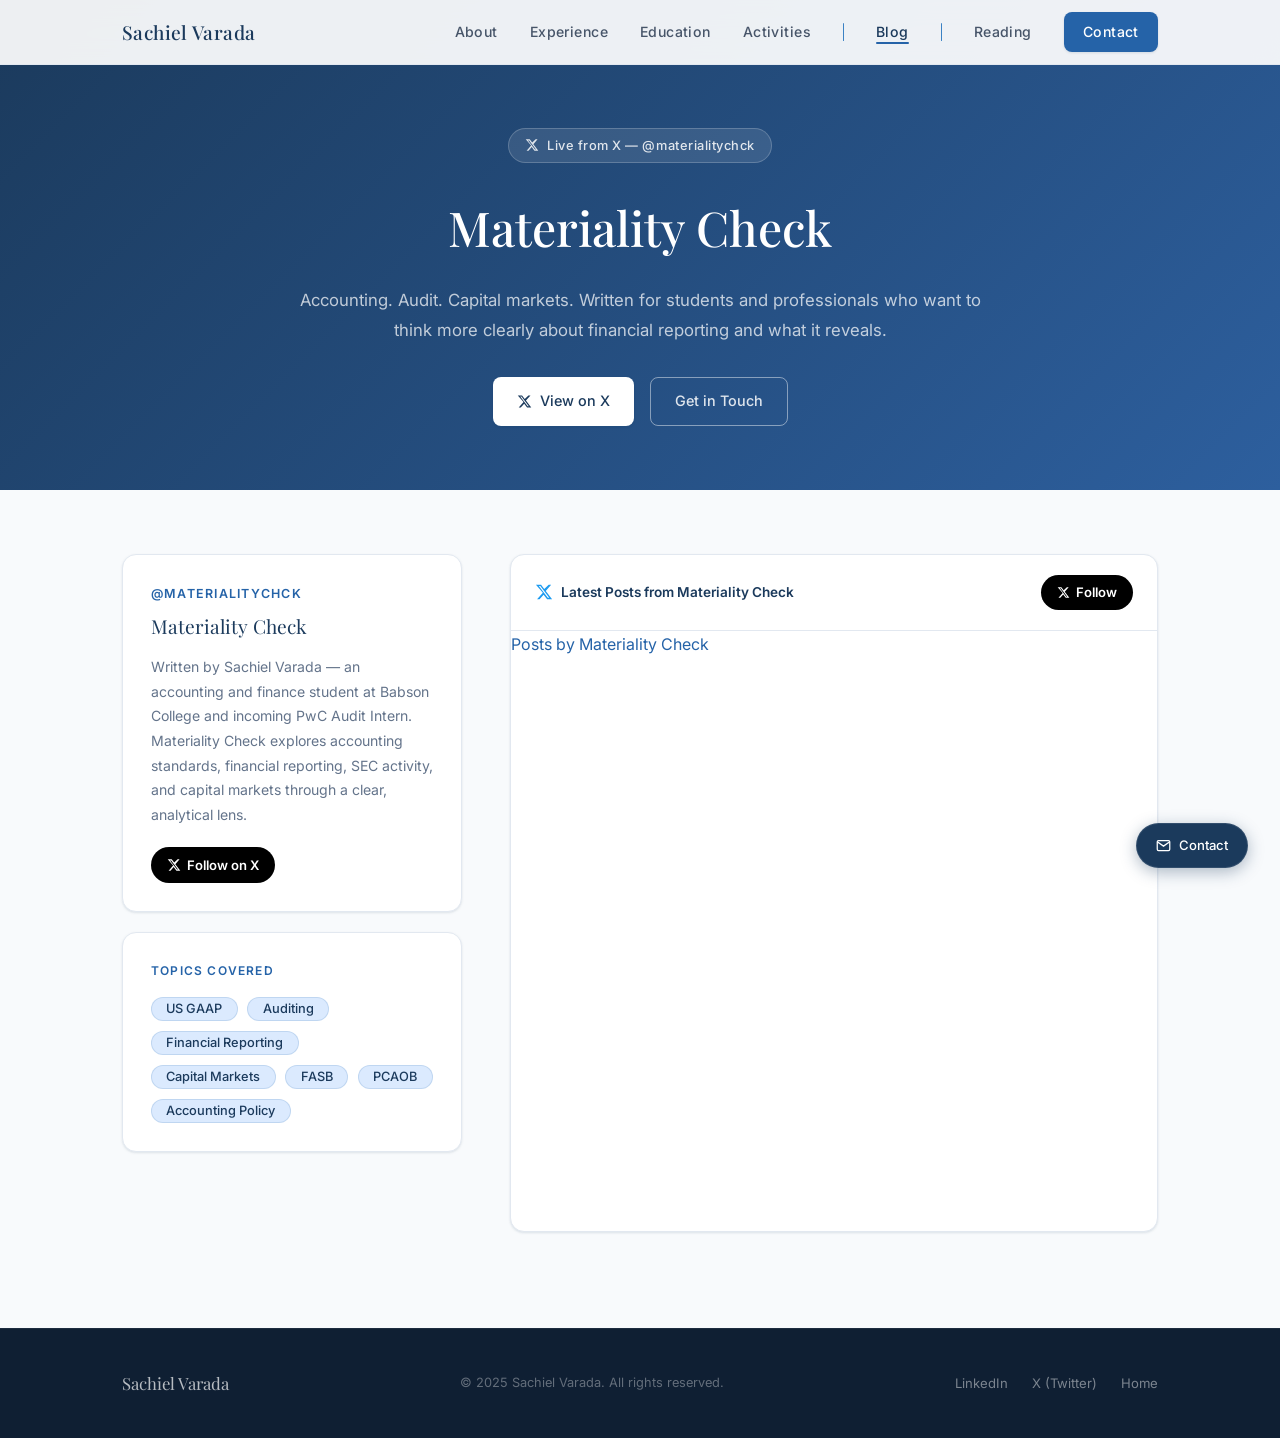
==== commit 3c49d46f: "Work on project" ====
--- a/blog.html
+++ b/blog.html
@@ -66,7 +66,7 @@
           <div class="blog-about-handle">@materialitychck</div>
           <div class="blog-about-name">Materiality Check</div>
           <p class="blog-about-desc">
-            Written by Sachiel Varada &mdash; an accounting student at Babson College and incoming PwC Audit Associate. Materiality Check explores accounting standards, financial reporting, SEC activity, and capital markets through a clear, analytical lens.
+            Written by Sachiel Varada &mdash; an accounting and finance student at Babson College and incoming PwC Audit Intern. Materiality Check explores accounting standards, financial reporting, SEC activity, and capital markets through a clear, analytical lens.
           </p>
           <a href="https://x.com/materialitychck" target="_blank" rel="noopener" class="twitter-follow-btn">
             <svg width="14" height="14" viewBox="0 0 24 24" fill="currentColor"><path d="M18.244 2.25h3.308l-7.227 8.26 8.502 11.24H16.17l-4.714-6.231-5.401 6.231H2.744l7.73-8.835L1.254 2.25H8.08l4.253 5.622zm-1.161 17.52h1.833L7.084 4.126H5.117z"/></svg>
@@ -79,16 +79,11 @@
           <div class="topic-tags">
             <span class="tag">US GAAP</span>
             <span class="tag">Auditing</span>
-            <span class="tag">SEC</span>
+            <span class="tag">Financial Reporting</span>
             <span class="tag">Capital Markets</span>
-            <span class="tag">Financial Reporting</span>
-            <span class="tag">ESG &amp; Sustainability</span>
-            <span class="tag">Revenue Recognition</span>
-            <span class="tag">Leases</span>
+            <span class="tag">FASB</span>
             <span class="tag">PCAOB</span>
-            <span class="tag">FASB</span>
             <span class="tag">Accounting Policy</span>
-            <span class="tag">Public Company</span>
           </div>
         </div>
 
--- a/styles.css
+++ b/styles.css
@@ -695,6 +695,22 @@
   font-weight: 600;
   color: var(--navy);
   margin-bottom: 0.75rem;
+  display: flex;
+  align-items: center;
+  gap: 0.5rem;
+  flex-wrap: wrap;
+}
+
+.timeline-badge {
+  font-size: 0.7rem;
+  font-weight: 600;
+  text-transform: uppercase;
+  letter-spacing: 0.06em;
+  color: var(--blue);
+  background: var(--blue-pale);
+  border: 1px solid var(--blue-light);
+  border-radius: 999px;
+  padding: 0.15rem 0.6rem;
 }
 
 .timeline-location {
@@ -1381,7 +1397,8 @@
 .topic-tags {
   display: flex;
   flex-wrap: wrap;
-  gap: 0.5rem;
+  gap: 0.6rem;
+  line-height: 1;
 }
 
 /* Twitter embed container */
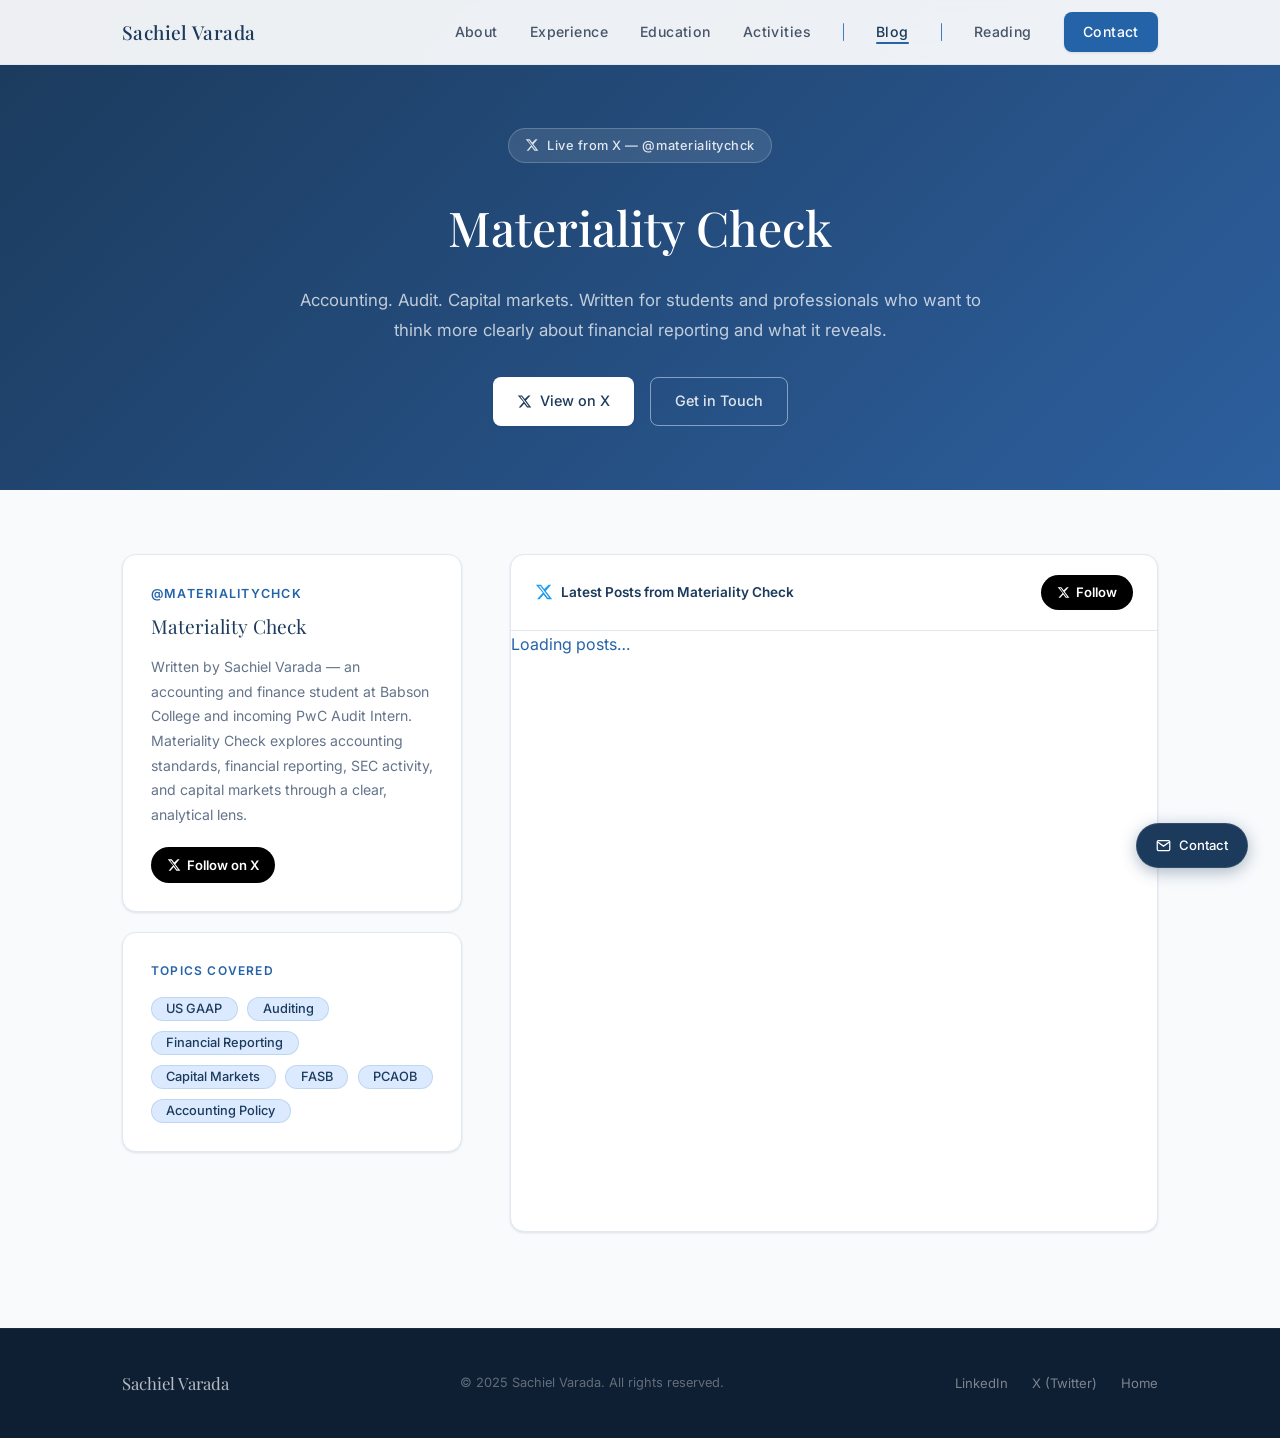
==== commit 87591dfa: "Update blog.html" ====
--- a/blog.html
+++ b/blog.html
@@ -103,15 +103,14 @@
             </a>
           </div>
 
-          <div class="twitter-embed-wrapper">
+          <div class="twitter-embed-wrapper" id="twitter-embed-wrapper">
             <a class="twitter-timeline"
                data-lang="en"
                data-height="900"
                data-theme="light"
                data-chrome="noheader nofooter noborders"
-               data-tweet-limit=""
                href="https://twitter.com/materialitychck">
-              Posts by Materiality Check
+              Loading posts&hellip;
             </a>
           </div>
         </div>
@@ -144,7 +143,23 @@
 
   <!-- ===================== SCRIPTS ===================== -->
   <!-- Twitter Widgets — loads the embedded timeline -->
-  <script async src="https://platform.twitter.com/widgets.js" charset="utf-8"></script>
+  <script>
+    window.twttr = (function(d, s, id) {
+      var js, fjs = d.getElementsByTagName(s)[0], t = window.twttr || {};
+      if (d.getElementById(id)) return t;
+      js = d.createElement(s);
+      js.id = id;
+      js.src = 'https://platform.twitter.com/widgets.js';
+      fjs.parentNode.insertBefore(js, fjs);
+      t._e = [];
+      t.ready = function(f) { t._e.push(f); };
+      return t;
+    }(document, 'script', 'twitter-wjs'));
+
+    twttr.ready(function(twttr) {
+      twttr.widgets.load(document.getElementById('twitter-embed-wrapper'));
+    });
+  </script>
 
   <script>
     // Navbar scroll effect
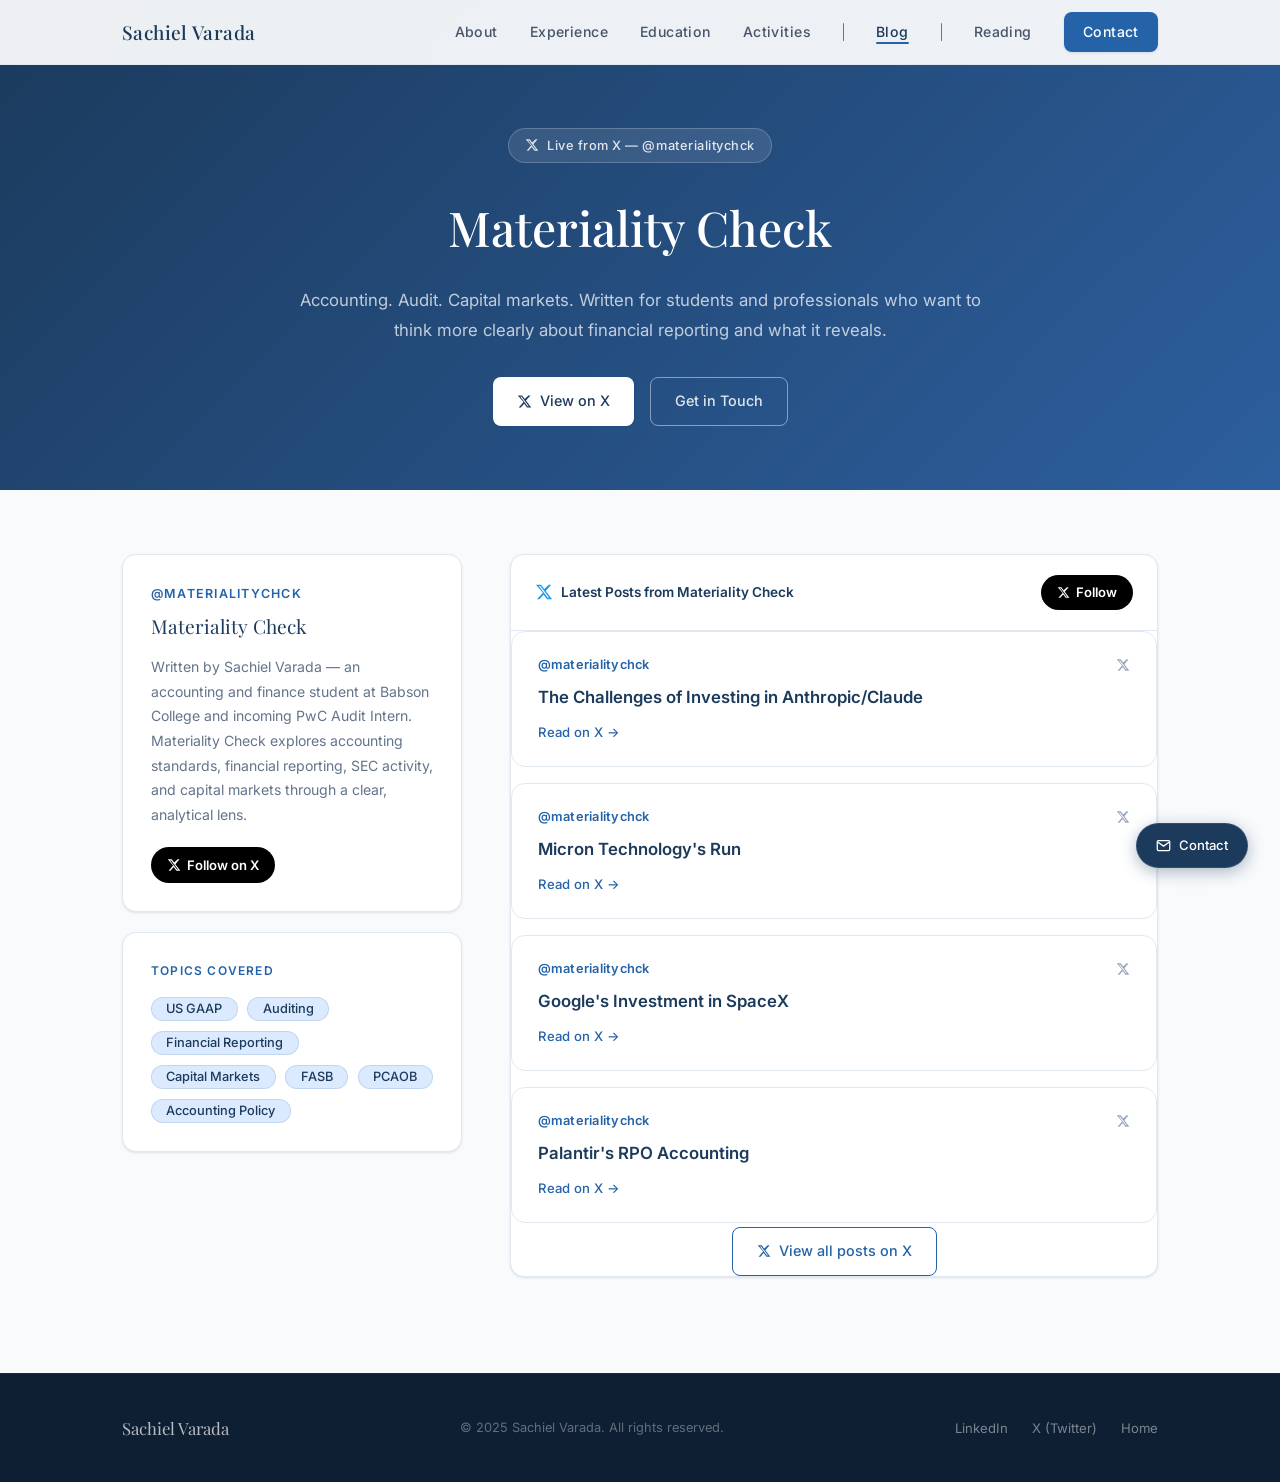
==== commit 7d97ece9: "updates" ====
--- a/blog.html
+++ b/blog.html
@@ -103,15 +103,51 @@
             </a>
           </div>
 
-          <div class="twitter-embed-wrapper" id="twitter-embed-wrapper">
-            <a class="twitter-timeline"
-               data-lang="en"
-               data-height="900"
-               data-theme="light"
-               data-chrome="noheader nofooter noborders"
-               href="https://twitter.com/materialitychck">
-              Loading posts&hellip;
-            </a>
+          <div class="post-cards">
+
+            <a class="post-card" href="https://x.com/materialitychck/status/2015471779142050098" target="_blank" rel="noopener">
+              <div class="post-card-meta">
+                <span class="post-card-handle">@materialitychck</span>
+                <svg class="post-card-x" width="14" height="14" viewBox="0 0 24 24" fill="currentColor"><path d="M18.244 2.25h3.308l-7.227 8.26 8.502 11.24H16.17l-4.714-6.231-5.401 6.231H2.744l7.73-8.835L1.254 2.25H8.08l4.253 5.622zm-1.161 17.52h1.833L7.084 4.126H5.117z"/></svg>
+              </div>
+              <div class="post-card-title">The Challenges of Investing in Anthropic/Claude</div>
+              <div class="post-card-cta">Read on X &rarr;</div>
+            </a>
+
+            <a class="post-card" href="https://x.com/materialitychck/status/2014784207852339448" target="_blank" rel="noopener">
+              <div class="post-card-meta">
+                <span class="post-card-handle">@materialitychck</span>
+                <svg class="post-card-x" width="14" height="14" viewBox="0 0 24 24" fill="currentColor"><path d="M18.244 2.25h3.308l-7.227 8.26 8.502 11.24H16.17l-4.714-6.231-5.401 6.231H2.744l7.73-8.835L1.254 2.25H8.08l4.253 5.622zm-1.161 17.52h1.833L7.084 4.126H5.117z"/></svg>
+              </div>
+              <div class="post-card-title">Micron Technology's Run</div>
+              <div class="post-card-cta">Read on X &rarr;</div>
+            </a>
+
+            <a class="post-card" href="https://x.com/materialitychck/status/2014519343778828444" target="_blank" rel="noopener">
+              <div class="post-card-meta">
+                <span class="post-card-handle">@materialitychck</span>
+                <svg class="post-card-x" width="14" height="14" viewBox="0 0 24 24" fill="currentColor"><path d="M18.244 2.25h3.308l-7.227 8.26 8.502 11.24H16.17l-4.714-6.231-5.401 6.231H2.744l7.73-8.835L1.254 2.25H8.08l4.253 5.622zm-1.161 17.52h1.833L7.084 4.126H5.117z"/></svg>
+              </div>
+              <div class="post-card-title">Google's Investment in SpaceX</div>
+              <div class="post-card-cta">Read on X &rarr;</div>
+            </a>
+
+            <a class="post-card" href="https://x.com/materialitychck/status/2013716967589294140" target="_blank" rel="noopener">
+              <div class="post-card-meta">
+                <span class="post-card-handle">@materialitychck</span>
+                <svg class="post-card-x" width="14" height="14" viewBox="0 0 24 24" fill="currentColor"><path d="M18.244 2.25h3.308l-7.227 8.26 8.502 11.24H16.17l-4.714-6.231-5.401 6.231H2.744l7.73-8.835L1.254 2.25H8.08l4.253 5.622zm-1.161 17.52h1.833L7.084 4.126H5.117z"/></svg>
+              </div>
+              <div class="post-card-title">Palantir's RPO Accounting</div>
+              <div class="post-card-cta">Read on X &rarr;</div>
+            </a>
+
+            <div class="post-cards-footer">
+              <a href="https://x.com/materialitychck" target="_blank" rel="noopener" class="btn btn-outline">
+                <svg width="14" height="14" viewBox="0 0 24 24" fill="currentColor"><path d="M18.244 2.25h3.308l-7.227 8.26 8.502 11.24H16.17l-4.714-6.231-5.401 6.231H2.744l7.73-8.835L1.254 2.25H8.08l4.253 5.622zm-1.161 17.52h1.833L7.084 4.126H5.117z"/></svg>
+                View all posts on X
+              </a>
+            </div>
+
           </div>
         </div>
       </main>
@@ -142,25 +178,6 @@
   <div class="nav-backdrop" id="nav-backdrop"></div>
 
   <!-- ===================== SCRIPTS ===================== -->
-  <!-- Twitter Widgets — loads the embedded timeline -->
-  <script>
-    window.twttr = (function(d, s, id) {
-      var js, fjs = d.getElementsByTagName(s)[0], t = window.twttr || {};
-      if (d.getElementById(id)) return t;
-      js = d.createElement(s);
-      js.id = id;
-      js.src = 'https://platform.twitter.com/widgets.js';
-      fjs.parentNode.insertBefore(js, fjs);
-      t._e = [];
-      t.ready = function(f) { t._e.push(f); };
-      return t;
-    }(document, 'script', 'twitter-wjs'));
-
-    twttr.ready(function(twttr) {
-      twttr.widgets.load(document.getElementById('twitter-embed-wrapper'));
-    });
-  </script>
-
   <script>
     // Navbar scroll effect
     const navbar = document.getElementById('navbar');
--- a/styles.css
+++ b/styles.css
@@ -1457,6 +1457,95 @@
 
 .twitter-embed-wrapper .twitter-timeline {
   display: block;
+}
+
+/* Post cards */
+.post-cards {
+  display: flex;
+  flex-direction: column;
+  gap: 1rem;
+}
+
+.post-card {
+  display: block;
+  padding: 1.4rem 1.6rem;
+  background: var(--white);
+  border: 1px solid var(--gray-200);
+  border-radius: var(--radius-lg);
+  text-decoration: none;
+  transition: border-color var(--transition), box-shadow var(--transition), transform var(--transition);
+}
+
+.post-card:hover {
+  border-color: var(--blue-light);
+  box-shadow: var(--shadow-md);
+  transform: translateY(-2px);
+}
+
+.post-card-meta {
+  display: flex;
+  align-items: center;
+  justify-content: space-between;
+  margin-bottom: 0.6rem;
+}
+
+.post-card-handle {
+  font-size: 0.8rem;
+  font-weight: 600;
+  color: var(--blue);
+  letter-spacing: 0.02em;
+}
+
+.post-card-x {
+  color: var(--gray-400);
+  flex-shrink: 0;
+}
+
+.post-card-title {
+  font-size: 1.05rem;
+  font-weight: 600;
+  color: var(--navy);
+  line-height: 1.4;
+  margin-bottom: 0.75rem;
+}
+
+.post-card-cta {
+  font-size: 0.82rem;
+  font-weight: 500;
+  color: var(--blue);
+}
+
+.post-cards-footer {
+  display: flex;
+  justify-content: center;
+  padding-top: 0;
+  margin-top: -0.75rem;
+}
+
+.twitter-fallback {
+  display: flex;
+  flex-direction: column;
+  align-items: center;
+  justify-content: center;
+  gap: 1.25rem;
+  min-height: 400px;
+  text-align: center;
+  padding: 3rem 2rem;
+  background: var(--blue-tint);
+  border-radius: var(--radius-lg);
+  border: 1px solid var(--blue-pale);
+}
+
+.twitter-fallback-icon {
+  color: var(--blue);
+  opacity: 0.7;
+}
+
+.twitter-fallback-text {
+  color: var(--gray-600);
+  font-size: 1rem;
+  max-width: 340px;
+  line-height: 1.6;
 }
 
 /* =========================================
